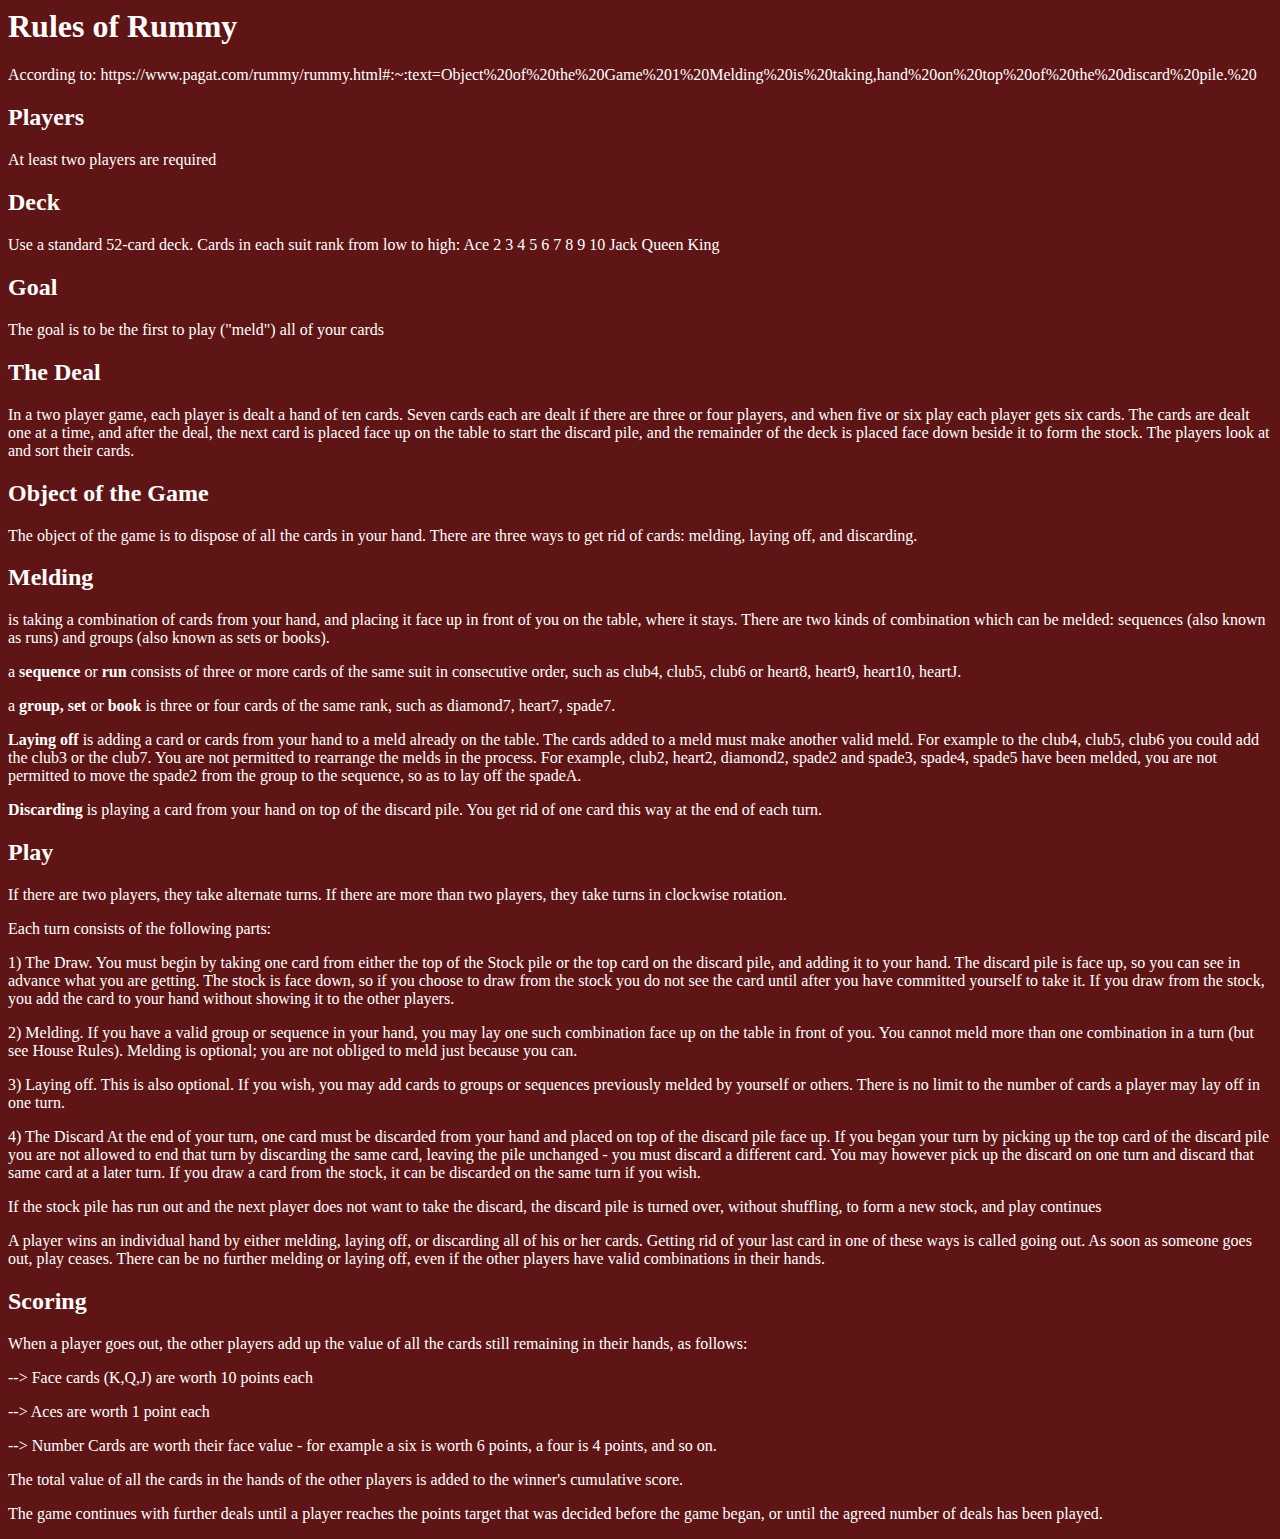
==== public/help.html @ af4b1f95 "added a help page, corrected server-client to event based" ====
<html>
<head>
	<title>Help</title>
	<link rel="stylesheet" href="css/help.css">
</head>
<body>
    <h1> Rules of Rummy </h1>
    <p> According to: https://www.pagat.com/rummy/rummy.html#:~:text=Object%20of%20the%20Game%201%20Melding%20is%20taking,hand%20on%20top%20of%20the%20discard%20pile.%20</p>
    <h2> Players </h2>
    <p> At least two players are required</p>
    <h2> Deck </h2>
    <p> Use a standard 52-card deck. Cards in each suit rank from low to high: Ace 2 3 4 5 6 7 8 9 10 Jack Queen King </p>
    <h2> Goal</h2>
    <p> The goal is to be the first to play ("meld") all of your cards </p>
    <h2> The Deal </h2>
    In a two player game, each player is dealt a hand of ten cards. Seven cards each are dealt if there are three or four players, and when five or six play each player gets six cards. The cards are dealt one at a time, and after the deal, the next card is placed face up on the table to start the discard pile, and the remainder of the deck is placed face down beside it to form the stock. The players look at and sort their cards.
    <br>
    <h2>Object of the Game</h2>

    The object of the game is to dispose of all the cards in your hand. There are three ways to get rid of cards: melding, laying off, and discarding.
    <br>
    <h2>Melding</h2> is taking a combination of cards from your hand, and placing it face up in front of you on the table, where it stays. There are two kinds of combination which can be melded: sequences (also known as runs) and groups (also known as sets or books).
    <br>    <p> a <b>sequence</b> or <b>run</b> consists of three or more cards of the same suit in consecutive order, such as club4, club5, club6 or heart8, heart9, heart10, heartJ.</p>
    <p>   a <b>group, set</b> or <b>book</b> is three or four cards of the same rank, such as diamond7, heart7, spade7. </p>
    <p><b>Laying off</b> is adding a card or cards from your hand to a meld already on the table. The cards added to a meld must make another valid meld. For example to the club4, club5, club6 you could add the club3 or the club7. You are not permitted to rearrange the melds in the process. For example, club2, heart2, diamond2, spade2 and spade3, spade4, spade5 have been melded, you are not permitted to move the spade2 from the group to the sequence, so as to lay off the spadeA. </p>
    <b>Discarding</b> is playing a card from your hand on top of the discard pile. You get rid of one card this way at the end of each turn. 
    <br>
    <h2>Play</h2>

    <p>If there are two players, they take alternate turns. If there are more than two players, they take turns in clockwise rotation.</p>

    <p>Each turn consists of the following parts:</p>

    <p>1) The Draw. You must begin by taking one card from either the top of the Stock pile or the top card on the discard pile, and adding it to your hand. The discard pile is face up, so you can see in advance what you are getting. The stock is face down, so if you choose to draw from the stock you do not see the card until after you have committed yourself to take it. If you draw from the stock, you add the card to your hand without showing it to the other players.</p>
    <p>2) Melding. If you have a valid group or sequence in your hand, you may lay one such combination face up on the table in front of you. You cannot meld more than one combination in a turn (but see House Rules). Melding is optional; you are not obliged to meld just because you can.</p>
    <p>3) Laying off. This is also optional. If you wish, you may add cards to groups or sequences previously melded by yourself or others. There is no limit to the number of cards a player may lay off in one turn.</p>
    <p>4) The Discard At the end of your turn, one card must be discarded from your hand and placed on top of the discard pile face up. If you began your turn by picking up the top card of the discard pile you are not allowed to end that turn by discarding the same card, leaving the pile unchanged - you must discard a different card. You may however pick up the discard on one turn and discard that same card at a later turn. If you draw a card from the stock, it can be discarded on the same turn if you wish. </p>

    <p> If the stock pile has run out and the next player does not want to take the discard, the discard pile is turned over, without shuffling, to form a new stock, and play continues </p>

    <p> A player wins an individual hand by either melding, laying off, or discarding all of his or her cards. Getting rid of your last card in one of these ways is called going out. As soon as someone goes out, play ceases. There can be no further melding or laying off, even if the other players have valid combinations in their hands.</p>
    <h2> Scoring </h2>

    <p> When a player goes out, the other players add up the value of all the cards still remaining in their hands, as follows: </p>

    <p> --> Face cards (K,Q,J) are worth 10 points each </p>
    <p> --> Aces are worth 1 point each </p>
    <p> --> Number Cards are worth their face value - for example a six is worth 6 points, a four is 4 points, and so on.  </p>

    <p> The total value of all the cards in the hands of the other players is added to the winner's cumulative score. </p>

    <p> The game continues with further deals until a player reaches the points target that was decided before the game began, or until the agreed number of deals has been played. </p>
</body>
</html>
---- public/css/help.css ----
Body { background:rgb(95, 21, 21); color: white;}
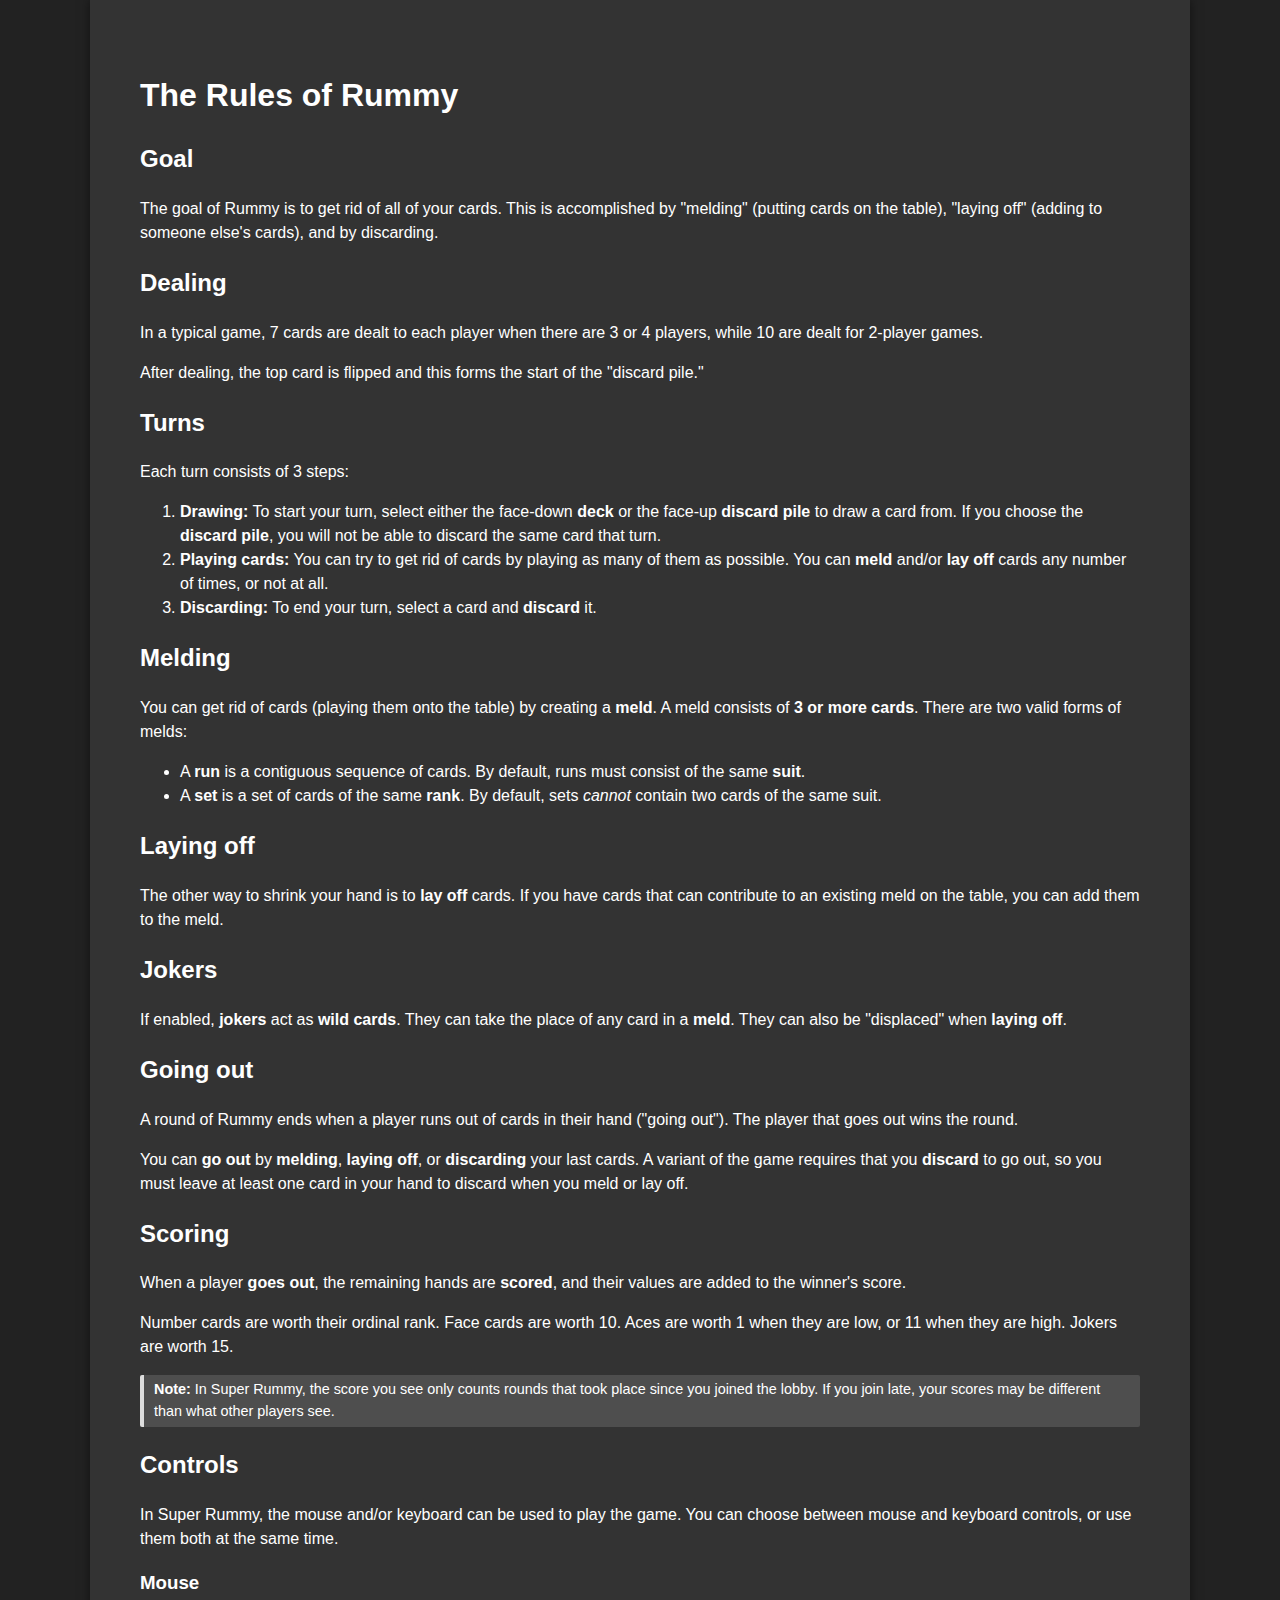
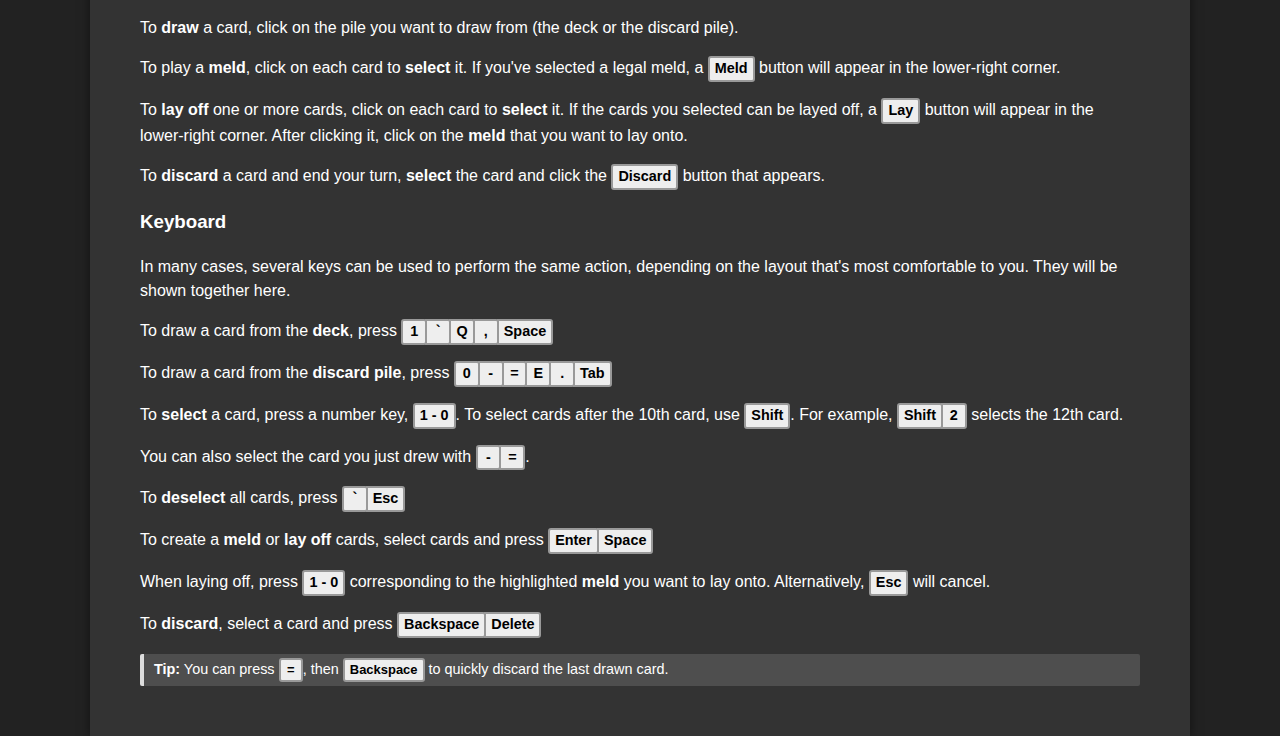
==== commit 34221c3b: "Rewrote help page" ====
--- a/public/help.html
+++ b/public/help.html
@@ -1,54 +1,58 @@
 <html>
 <head>
-	<title>Help</title>
+	<title>Rules of Rummy</title>
 	<link rel="stylesheet" href="css/help.css">
 </head>
 <body>
-    <h1> Rules of Rummy </h1>
-    <p> According to: https://www.pagat.com/rummy/rummy.html#:~:text=Object%20of%20the%20Game%201%20Melding%20is%20taking,hand%20on%20top%20of%20the%20discard%20pile.%20</p>
-    <h2> Players </h2>
-    <p> At least two players are required</p>
-    <h2> Deck </h2>
-    <p> Use a standard 52-card deck. Cards in each suit rank from low to high: Ace 2 3 4 5 6 7 8 9 10 Jack Queen King </p>
-    <h2> Goal</h2>
-    <p> The goal is to be the first to play ("meld") all of your cards </p>
-    <h2> The Deal </h2>
-    In a two player game, each player is dealt a hand of ten cards. Seven cards each are dealt if there are three or four players, and when five or six play each player gets six cards. The cards are dealt one at a time, and after the deal, the next card is placed face up on the table to start the discard pile, and the remainder of the deck is placed face down beside it to form the stock. The players look at and sort their cards.
-    <br>
-    <h2>Object of the Game</h2>
-
-    The object of the game is to dispose of all the cards in your hand. There are three ways to get rid of cards: melding, laying off, and discarding.
-    <br>
-    <h2>Melding</h2> is taking a combination of cards from your hand, and placing it face up in front of you on the table, where it stays. There are two kinds of combination which can be melded: sequences (also known as runs) and groups (also known as sets or books).
-    <br>    <p> a <b>sequence</b> or <b>run</b> consists of three or more cards of the same suit in consecutive order, such as club4, club5, club6 or heart8, heart9, heart10, heartJ.</p>
-    <p>   a <b>group, set</b> or <b>book</b> is three or four cards of the same rank, such as diamond7, heart7, spade7. </p>
-    <p><b>Laying off</b> is adding a card or cards from your hand to a meld already on the table. The cards added to a meld must make another valid meld. For example to the club4, club5, club6 you could add the club3 or the club7. You are not permitted to rearrange the melds in the process. For example, club2, heart2, diamond2, spade2 and spade3, spade4, spade5 have been melded, you are not permitted to move the spade2 from the group to the sequence, so as to lay off the spadeA. </p>
-    <b>Discarding</b> is playing a card from your hand on top of the discard pile. You get rid of one card this way at the end of each turn. 
-    <br>
-    <h2>Play</h2>
-
-    <p>If there are two players, they take alternate turns. If there are more than two players, they take turns in clockwise rotation.</p>
-
-    <p>Each turn consists of the following parts:</p>
-
-    <p>1) The Draw. You must begin by taking one card from either the top of the Stock pile or the top card on the discard pile, and adding it to your hand. The discard pile is face up, so you can see in advance what you are getting. The stock is face down, so if you choose to draw from the stock you do not see the card until after you have committed yourself to take it. If you draw from the stock, you add the card to your hand without showing it to the other players.</p>
-    <p>2) Melding. If you have a valid group or sequence in your hand, you may lay one such combination face up on the table in front of you. You cannot meld more than one combination in a turn (but see House Rules). Melding is optional; you are not obliged to meld just because you can.</p>
-    <p>3) Laying off. This is also optional. If you wish, you may add cards to groups or sequences previously melded by yourself or others. There is no limit to the number of cards a player may lay off in one turn.</p>
-    <p>4) The Discard At the end of your turn, one card must be discarded from your hand and placed on top of the discard pile face up. If you began your turn by picking up the top card of the discard pile you are not allowed to end that turn by discarding the same card, leaving the pile unchanged - you must discard a different card. You may however pick up the discard on one turn and discard that same card at a later turn. If you draw a card from the stock, it can be discarded on the same turn if you wish. </p>
-
-    <p> If the stock pile has run out and the next player does not want to take the discard, the discard pile is turned over, without shuffling, to form a new stock, and play continues </p>
-
-    <p> A player wins an individual hand by either melding, laying off, or discarding all of his or her cards. Getting rid of your last card in one of these ways is called going out. As soon as someone goes out, play ceases. There can be no further melding or laying off, even if the other players have valid combinations in their hands.</p>
-    <h2> Scoring </h2>
-
-    <p> When a player goes out, the other players add up the value of all the cards still remaining in their hands, as follows: </p>
-
-    <p> --> Face cards (K,Q,J) are worth 10 points each </p>
-    <p> --> Aces are worth 1 point each </p>
-    <p> --> Number Cards are worth their face value - for example a six is worth 6 points, a four is 4 points, and so on.  </p>
-
-    <p> The total value of all the cards in the hands of the other players is added to the winner's cumulative score. </p>
-
-    <p> The game continues with further deals until a player reaches the points target that was decided before the game began, or until the agreed number of deals has been played. </p>
+    <div class="container">
+        <h1>The Rules of Rummy</h1>
+        <h2>Goal</h2>
+        <p>The goal of Rummy is to get rid of all of your cards. This is accomplished by "melding" (putting cards on the table), "laying off" (adding to someone else's cards), and by discarding.</p>
+        <h2>Dealing</h2>
+        <p>In a typical game, 7 cards are dealt to each player when there are 3 or 4 players, while 10 are dealt for 2-player games.</p>
+        <p>After dealing, the top card is flipped and this forms the start of the "discard pile."</p>
+        <h2>Turns</h2>
+        <p>Each turn consists of 3 steps:</p>
+        <ol>
+            <li><b>Drawing:</b> To start your turn, select either the face-down <b>deck</b> or the face-up <b>discard pile</b> to draw a card from. If you choose the <b>discard pile</b>, you will not be able to discard the same card that turn.</li>
+            <li><b>Playing cards:</b> You can try to get rid of cards by playing as many of them as possible. You can <b>meld</b> and/or <b>lay off</b> cards any number of times, or not at all.</li>
+            <li><b>Discarding:</b> To end your turn, select a card and <b>discard</b> it.</li>
+        </ol>
+        <h2>Melding</h2>
+        <p>You can get rid of cards (playing them onto the table) by creating a <b>meld</b>. A meld consists of <b>3 or more cards</b>. There are two valid forms of melds:</p>
+        <ul>
+            <li>A <b>run</b> is a contiguous sequence of cards. By default, runs must consist of the same <b>suit</b>.</li>
+            <li>A <b>set</b> is a set of cards of the same <b>rank</b>. By default, sets <i>cannot</i> contain two cards of the same suit.</li>
+        </ul>
+        <h2>Laying off</h2>
+        <p>The other way to shrink your hand is to <b>lay off</b> cards. If you have cards that can contribute to an existing meld on the table, you can add them to the meld.</p>
+        <h2>Jokers</h2>
+        <p>If enabled, <b>jokers</b> act as <b>wild cards</b>. They can take the place of any card in a <b>meld</b>. They can also be "displaced" when <b>laying off</b>.</p>
+        <h2>Going out</h2>
+        <p>A round of Rummy ends when a player runs out of cards in their hand ("going out"). The player that goes out wins the round.</p>
+        <p>You can <b>go out</b> by <b>melding</b>, <b>laying off</b>, or <b>discarding</b> your last cards. A variant of the game requires that you <b>discard</b> to go out, so you must leave at least one card in your hand to discard when you meld or lay off.</p>
+        <h2>Scoring</h2>
+        <p>When a player <b>goes out</b>, the remaining hands are <b>scored</b>, and their values are added to the winner's score.</p>
+        <p>Number cards are worth their ordinal rank. Face cards are worth 10. Aces are worth 1 when they are low, or 11 when they are high. Jokers are worth 15.</p>
+        <blockquote><b>Note:</b> In Super Rummy, the score you see only counts rounds that took place since you joined the lobby. If you join late, your scores may be different than what other players see.</blockquote>
+        <h2>Controls</h2>
+        <p>In Super Rummy, the mouse and/or keyboard can be used to play the game. You can choose between mouse and keyboard controls, or use them both at the same time.</p>
+        <h3>Mouse</h3>
+        <p>To <b>draw</b> a card, click on the pile you want to draw from (the deck or the discard pile).</p>
+        <p>To play a <b>meld</b>, click on each card to <b>select</b> it. If you've selected a legal meld, a <kbd>Meld</kbd> button will appear in the lower-right corner.</p>
+        <p>To <b>lay off</b> one or more cards, click on each card to <b>select</b> it. If the cards you selected can be layed off, a <kbd>Lay</kbd> button will appear in the lower-right corner. After clicking it, click on the <b>meld</b> that you want to lay onto.</p>
+        <p>To <b>discard</b> a card and end your turn, <b>select</b> the card and click the <kbd>Discard</kbd> button that appears.</p>
+        <h3>Keyboard</h3>
+        <p>In many cases, several keys can be used to perform the same action, depending on the layout that's most comfortable to you. They will be shown together here.</p>
+        <p>To draw a card from the <b>deck</b>, press <span><kbd>1</kbd><kbd>`</kbd><kbd>Q</kbd><kbd>,</kbd><kbd>Space</kbd></span></p>
+        <p>To draw a card from the <b>discard pile</b>, press <span><kbd>0</kbd><kbd>-</kbd><kbd>=</kbd><kbd>E</kbd><kbd>.</kbd><kbd>Tab</kbd></span></p>
+        <p>To <b>select</b> a card, press a number key, <kbd>1 - 0</kbd>. To select cards after the 10th card, use <kbd>Shift</kbd>. For example, <span><kbd>Shift</kbd><kbd>2</kbd></span> selects the 12th card.</p>
+        <p>You can also select the card you just drew with <span><kbd>-</kbd><kbd>=</kbd></span>.</p>
+        <p>To <b>deselect</b> all cards, press <span><kbd>`</kbd><kbd>Esc</kbd></span></p>
+        <p>To create a <b>meld</b> or <b>lay off</b> cards, select cards and press <span><kbd>Enter</kbd><kbd>Space</kbd></span></p>
+        <p>When laying off, press <kbd>1 - 0</kbd> corresponding to the highlighted <b>meld</b> you want to lay onto. Alternatively, <kbd>Esc</kbd> will cancel.</p>
+        <p>To <b>discard</b>, select a card and press <span><kbd>Backspace</kbd><kbd>Delete</kbd></span></p>
+        <blockquote><b>Tip:</b> You can press <kbd>=</kbd>, then <kbd>Backspace</kbd> to quickly discard the last drawn card.</blockquote>
+    </div>
 </body>
-</html>+</html>
--- a/public/css/help.css
+++ b/public/css/help.css
@@ -1 +1,48 @@
-Body { background:rgb(95, 21, 21); color: white;}+body {
+    background-color: #222;
+    margin: 0px;
+    color: white;
+    font-family: -apple-system, BlinkMacSystemFont, 'Segoe UI', Roboto, Oxygen, Ubuntu, Cantarell, 'Open Sans', 'Helvetica Neue', sans-serif;
+    line-height: 1.5;
+}
+.container {
+    background: #333;
+    max-width: 1000px;
+    margin: auto;
+    box-shadow: 0 0 10px rgba(0, 0, 0, 0.5);
+    padding: 50px;
+    overflow-x: hidden;
+}
+kbd {
+    display: inline-block;
+    font-family: inherit;
+    color: black;
+    background-color: #eee;
+    padding: 3px 5px;
+    border-radius: 3px;
+    font-size: 90%;
+    font-weight: 600;
+    line-height: 1.1em;
+    white-space: nowrap;
+    vertical-align: baseline;
+    border: 2px solid #999;
+    text-align: center;
+    height: 1.1em;
+    min-width: calc(1.1em - 4px);
+}
+span {
+    display: inline-block;
+}
+span>kbd+kbd {
+    margin-left: -2px;
+    border-top-left-radius: 0;
+    border-bottom-left-radius: 0;
+}
+blockquote {
+    border-left: 4px solid #ddd;
+    border-radius: 2px;
+    padding: 4px 10px;
+    font-size: 90%;
+    margin: 0;
+    background-color: #fff2
+}
